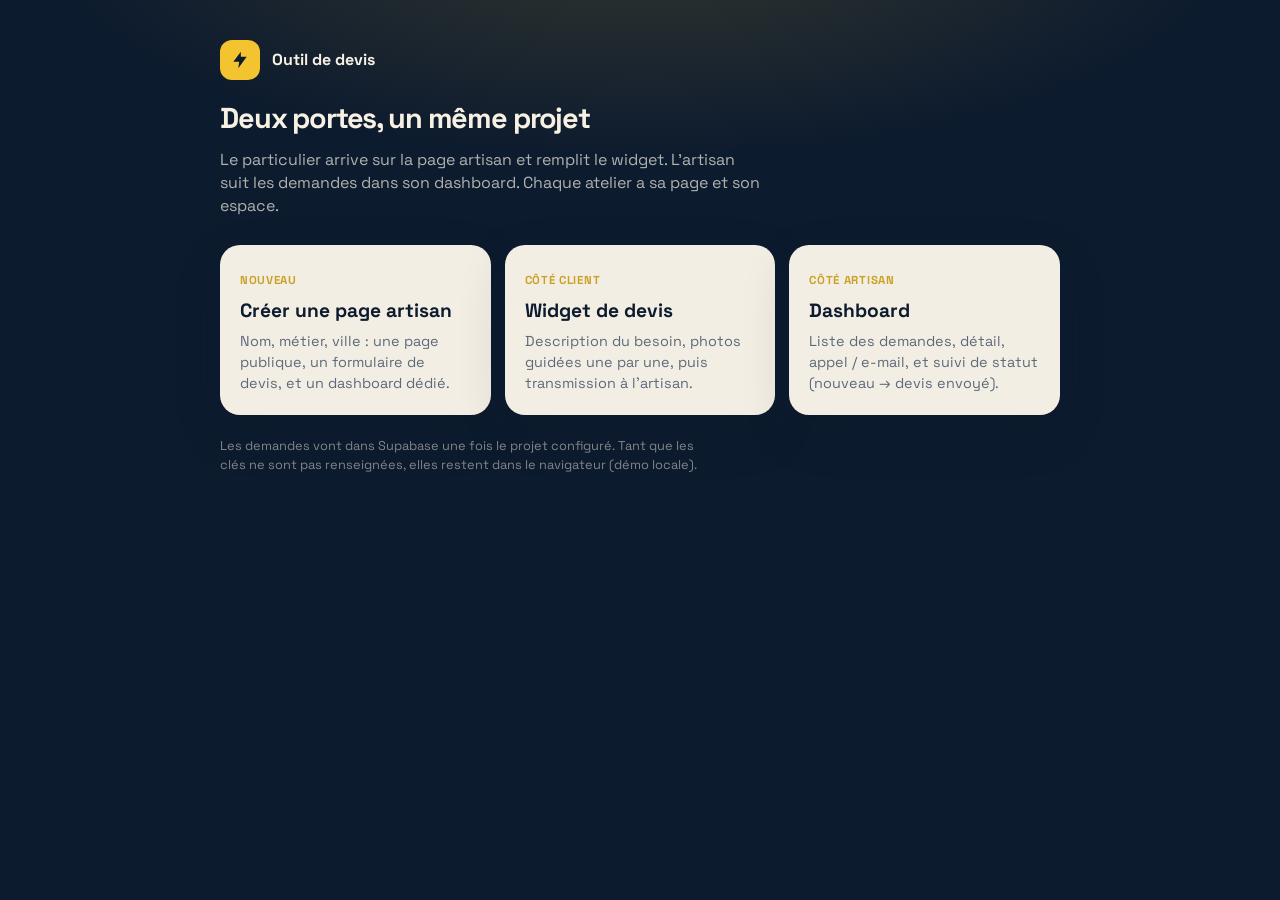
==== index.html @ 355963f9 "Premier commit : interface de devis Artisan-web. Co-authored-by: Cursor <cursoragent@cursor.com>" ====
<!DOCTYPE html>
<html lang="fr">
<head>
  <meta charset="UTF-8" />
  <meta name="viewport" content="width=device-width, initial-scale=1" />
  <title>Outil de devis — Widget &amp; dashboard</title>
  <link rel="preconnect" href="https://fonts.googleapis.com" />
  <link rel="preconnect" href="https://fonts.gstatic.com" crossorigin />
  <link href="https://fonts.googleapis.com/css2?family=Space+Grotesk:wght@400;500;600;700&display=swap" rel="stylesheet" />
  <link rel="stylesheet" href="shared/theme.css" />
  <style>
    body {
      background:
        radial-gradient(1000px 380px at 50% -8%, rgba(244, 196, 48, 0.16), transparent 60%),
        var(--navy);
      color: #F7F1E4;
    }
    .wrap {
      max-width: 880px;
      margin: 0 auto;
      padding: 40px 20px 56px;
    }
    .mark {
      display: flex;
      align-items: center;
      gap: 12px;
      margin-bottom: 18px;
    }
    .bolt {
      width: 40px;
      height: 40px;
      border-radius: 12px;
      background: var(--gold);
      color: var(--navy);
      display: grid;
      place-items: center;
    }
    h1 { font-size: 1.8rem; letter-spacing: -0.04em; margin-bottom: 8px; }
    .intro { color: rgba(247, 241, 228, 0.7); max-width: 54ch; margin-bottom: 28px; }
    .grid {
      display: grid;
      grid-template-columns: 1fr 1fr 1fr;
      gap: 14px;
    }
    a.card {
      display: block;
      background: var(--paper);
      color: var(--ink);
      text-decoration: none;
      border-radius: 20px;
      padding: 22px 20px;
      box-shadow: var(--shadow);
      transition: transform .2s var(--ease);
    }
    a.card:hover { transform: translateY(-2px); }
    a.card span {
      display: inline-block;
      font-size: 0.72rem;
      font-weight: 700;
      text-transform: uppercase;
      letter-spacing: 0.06em;
      color: var(--gold-deep);
      margin-bottom: 8px;
    }
    a.card h2 { font-size: 1.2rem; margin-bottom: 6px; }
    a.card p { color: var(--muted); font-size: 0.9rem; }
    .note {
      margin-top: 22px;
      font-size: 0.8rem;
      color: rgba(247, 241, 228, 0.5);
      max-width: 62ch;
    }
    @media (max-width: 900px) { .grid { grid-template-columns: 1fr; } }
  </style>
</head>
<body>
  <div class="wrap">
    <div class="mark">
      <div class="bolt" aria-hidden="true">
        <svg width="20" height="20" viewBox="0 0 24 24" fill="currentColor"><path d="M13 2 4 14h7l-1 8 10-14h-7l0-6z"/></svg>
      </div>
      <strong>Outil de devis</strong>
    </div>
    <h1>Deux portes, un même projet</h1>
    <p class="intro">Le particulier arrive sur la page artisan et remplit le widget. L’artisan suit les demandes dans son dashboard. Chaque atelier a sa page et son espace.</p>
    <div class="grid">
      <a class="card" href="creer/index.html">
        <span>Nouveau</span>
        <h2>Créer une page artisan</h2>
        <p>Nom, métier, ville : une page publique, un formulaire de devis, et un dashboard dédié.</p>
      </a>
      <a class="card" href="widget/index.html">
        <span>Côté client</span>
        <h2>Widget de devis</h2>
        <p>Description du besoin, photos guidées une par une, puis transmission à l’artisan.</p>
      </a>
      <a class="card" href="dashboard/index.html">
        <span>Côté artisan</span>
        <h2>Dashboard</h2>
        <p>Liste des demandes, détail, appel / e-mail, et suivi de statut (nouveau → devis envoyé).</p>
      </a>
    </div>
    <p class="note">Les demandes vont dans Supabase une fois le projet configuré. Tant que les clés ne sont pas renseignées, elles restent dans le navigateur (démo locale).</p>
  </div>
</body>
</html>
---- shared/theme.css ----
:root {
  --navy: #0D1B2E;
  --navy-soft: #1A3350;
  --gold: #F4C430;
  --gold-deep: #C9A227;
  --paper: #F3EEE4;
  --card: #FFFcf7;
  --ink: #0D1B2E;
  --muted: #5B6A7A;
  --line: #E2D9C8;
  --danger: #B42318;
  --danger-bg: #FDECEC;
  --ok: #1F6B4A;
  --ok-bg: #E8F3ED;
  --radius: 18px;
  --shadow: 0 18px 50px rgba(13, 27, 46, 0.14);
  --ease: cubic-bezier(0.22, 1, 0.36, 1);
  --font: "Space Grotesk", system-ui, sans-serif;
}

* { box-sizing: border-box; margin: 0; padding: 0; }

html, body { min-height: 100%; }

body {
  font-family: var(--font);
  color: var(--ink);
  -webkit-font-smoothing: antialiased;
  line-height: 1.45;
}

button, input, select, textarea { font-family: inherit; }
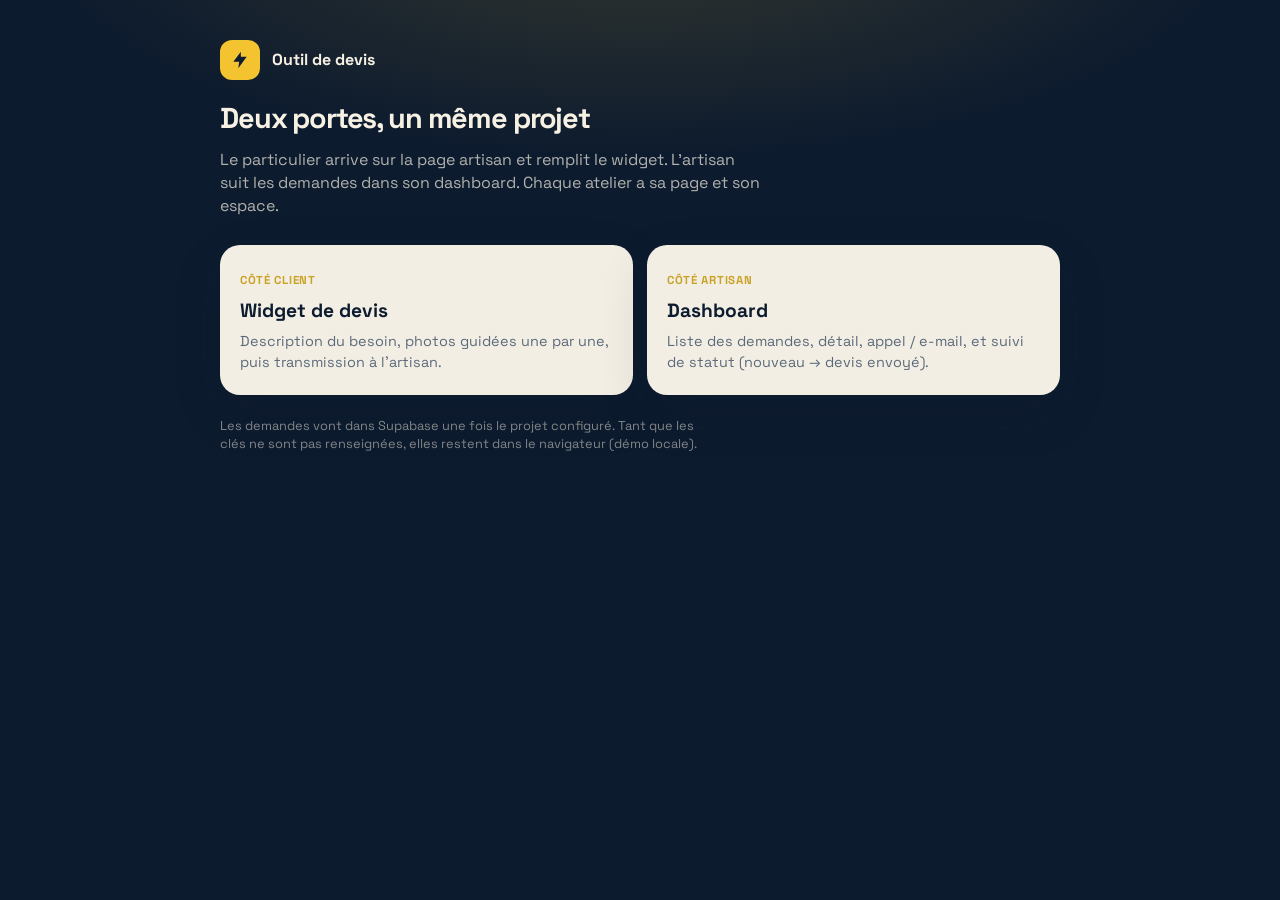
==== commit 26d33d92: "Ajoute l’inscription artisan, le calibrage des tarifs et l’import de devis. Co-authored-by: Cursor <" ====
--- a/index.html
+++ b/index.html
@@ -39,7 +39,7 @@
     .intro { color: rgba(247, 241, 228, 0.7); max-width: 54ch; margin-bottom: 28px; }
     .grid {
       display: grid;
-      grid-template-columns: 1fr 1fr 1fr;
+      grid-template-columns: 1fr 1fr;
       gap: 14px;
     }
     a.card {
@@ -84,11 +84,6 @@
     <h1>Deux portes, un même projet</h1>
     <p class="intro">Le particulier arrive sur la page artisan et remplit le widget. L’artisan suit les demandes dans son dashboard. Chaque atelier a sa page et son espace.</p>
     <div class="grid">
-      <a class="card" href="creer/index.html">
-        <span>Nouveau</span>
-        <h2>Créer une page artisan</h2>
-        <p>Nom, métier, ville : une page publique, un formulaire de devis, et un dashboard dédié.</p>
-      </a>
       <a class="card" href="widget/index.html">
         <span>Côté client</span>
         <h2>Widget de devis</h2>
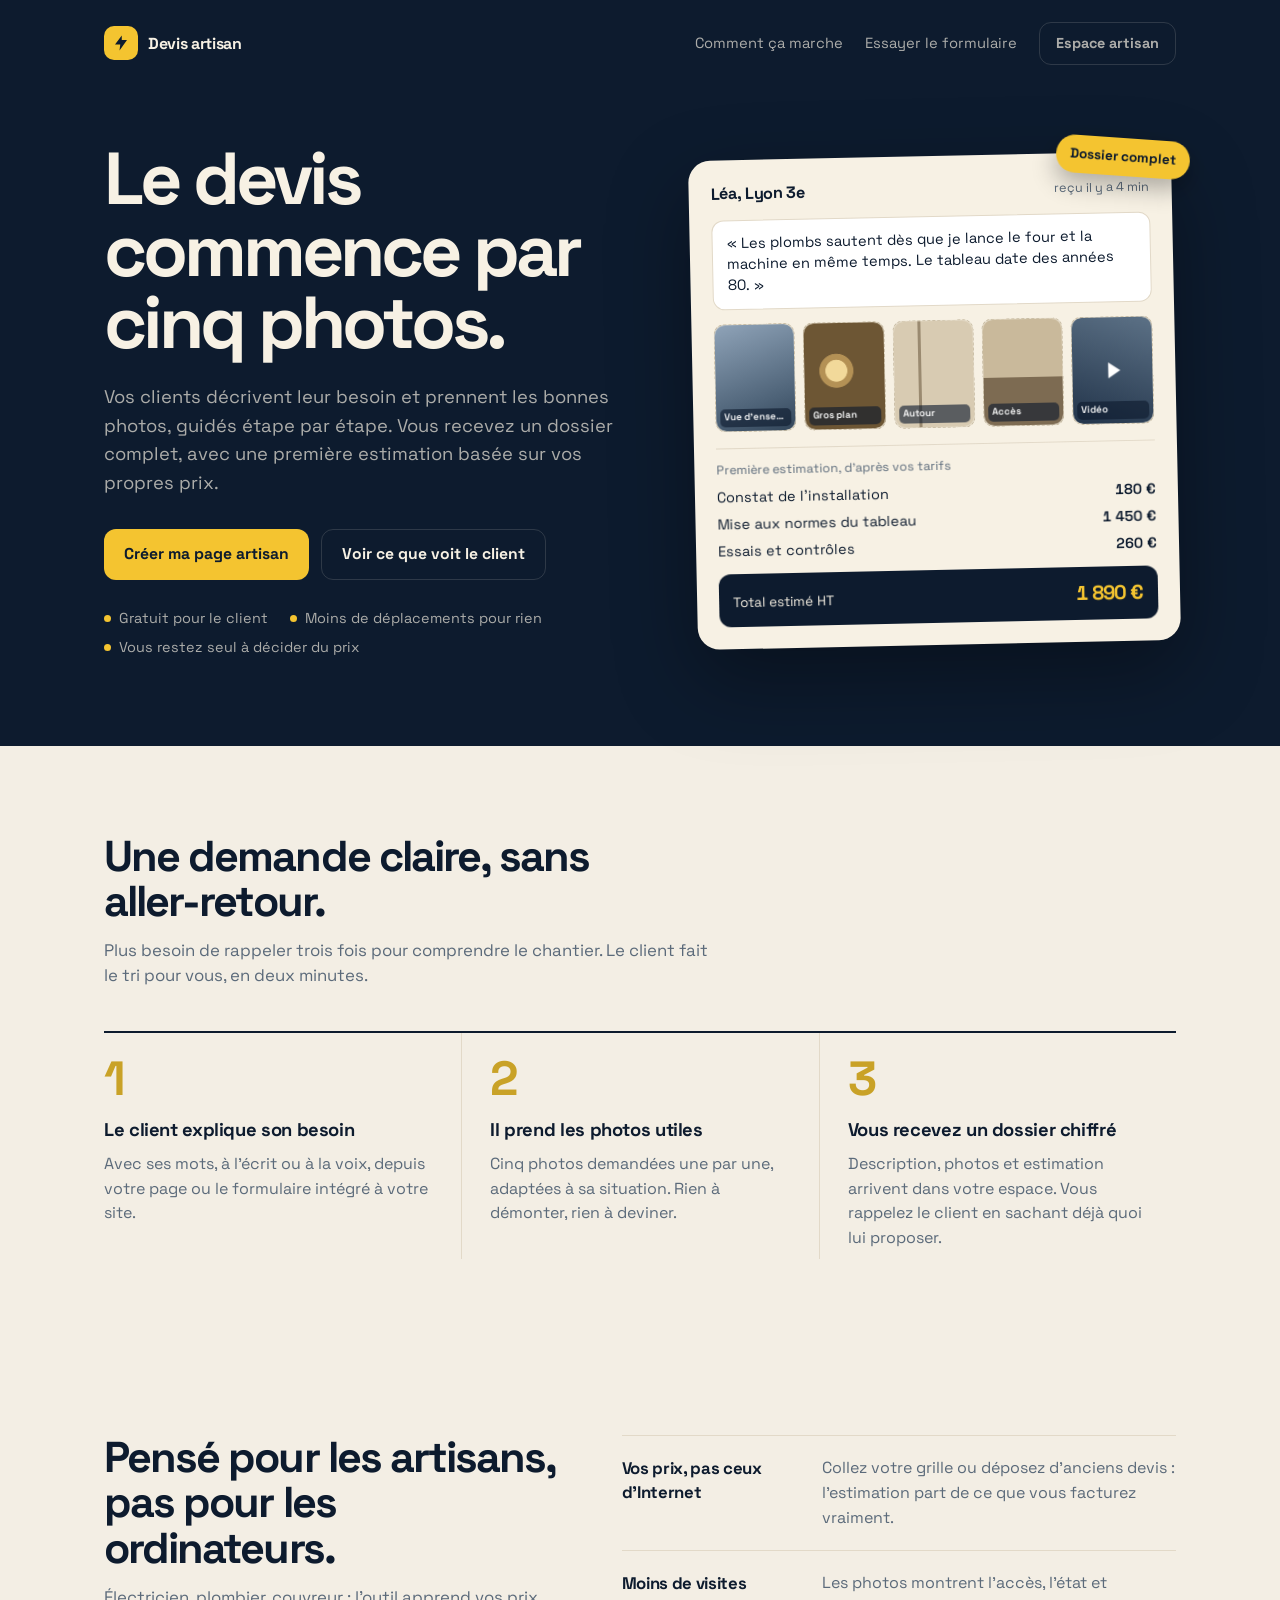
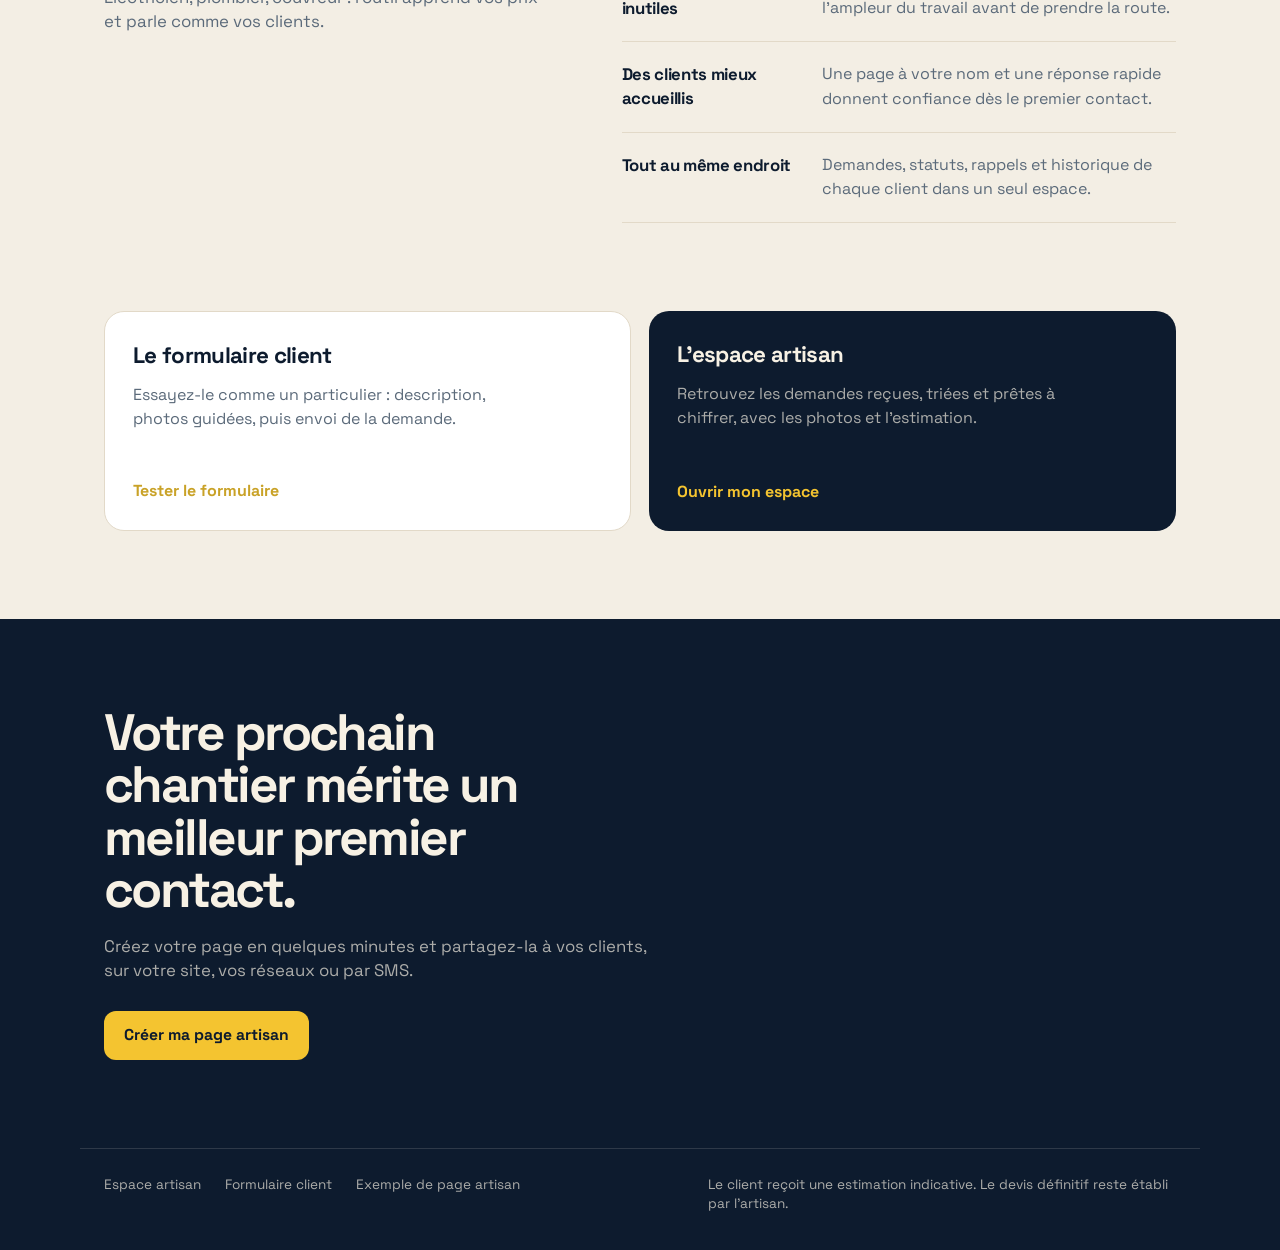
==== commit b1964585: "Esthétique : vraie page d'accueil produit et page artisan plus pro - Accueil : présentation claire p" ====
--- a/index.html
+++ b/index.html
@@ -3,99 +3,291 @@
 <head>
   <meta charset="UTF-8" />
   <meta name="viewport" content="width=device-width, initial-scale=1" />
-  <title>Outil de devis — Widget &amp; dashboard</title>
+  <title>Devis artisan — des demandes de devis complètes, photos comprises</title>
+  <meta name="description" content="Vos clients décrivent leur besoin et prennent cinq photos guidées. Vous recevez un dossier clair avec une première estimation, prêt à chiffrer." />
   <link rel="preconnect" href="https://fonts.googleapis.com" />
   <link rel="preconnect" href="https://fonts.gstatic.com" crossorigin />
   <link href="https://fonts.googleapis.com/css2?family=Space+Grotesk:wght@400;500;600;700&display=swap" rel="stylesheet" />
   <link rel="stylesheet" href="shared/theme.css" />
   <style>
-    body {
-      background:
-        radial-gradient(1000px 380px at 50% -8%, rgba(244, 196, 48, 0.16), transparent 60%),
-        var(--navy);
-      color: #F7F1E4;
-    }
-    .wrap {
-      max-width: 880px;
-      margin: 0 auto;
-      padding: 40px 20px 56px;
-    }
-    .mark {
-      display: flex;
-      align-items: center;
-      gap: 12px;
-      margin-bottom: 18px;
-    }
-    .bolt {
-      width: 40px;
-      height: 40px;
-      border-radius: 12px;
-      background: var(--gold);
-      color: var(--navy);
-      display: grid;
-      place-items: center;
-    }
-    h1 { font-size: 1.8rem; letter-spacing: -0.04em; margin-bottom: 8px; }
-    .intro { color: rgba(247, 241, 228, 0.7); max-width: 54ch; margin-bottom: 28px; }
-    .grid {
-      display: grid;
-      grid-template-columns: 1fr 1fr;
-      gap: 14px;
-    }
-    a.card {
-      display: block;
-      background: var(--paper);
-      color: var(--ink);
-      text-decoration: none;
-      border-radius: 20px;
-      padding: 22px 20px;
-      box-shadow: var(--shadow);
-      transition: transform .2s var(--ease);
-    }
-    a.card:hover { transform: translateY(-2px); }
-    a.card span {
-      display: inline-block;
-      font-size: 0.72rem;
+    :root {
+      --night: #0D1B2E;
+      --night-2: #14263D;
+      --ivory: #F7F1E4;
+      --ivory-dim: rgba(247, 241, 228, 0.68);
+      --rule: rgba(247, 241, 228, 0.14);
+    }
+    body { background: var(--night); color: var(--ivory); }
+    a { color: inherit; }
+    .wrap { max-width: 1120px; margin: 0 auto; padding-left: 24px; padding-right: 24px; }
+    [hidden] { display: none !important; }
+    :focus-visible { outline: 3px solid var(--gold); outline-offset: 3px; border-radius: 6px; }
+
+    /* En-tête */
+    .bar { display: flex; align-items: center; gap: 20px; padding-top: 22px; padding-bottom: 22px; }
+    .brand { display: flex; align-items: center; gap: 10px; font-weight: 700; text-decoration: none; letter-spacing: -0.02em; }
+    .bolt { width: 34px; height: 34px; border-radius: 10px; background: var(--gold); color: var(--night); display: grid; place-items: center; }
+    .bar nav { margin-left: auto; display: flex; align-items: center; gap: 22px; font-size: 0.92rem; }
+    .bar nav a { text-decoration: none; color: var(--ivory-dim); }
+    .bar nav a:hover { color: var(--ivory); }
+    .btn {
+      display: inline-flex; align-items: center; justify-content: center; gap: 8px;
+      border-radius: 12px; padding: 13px 20px; font-weight: 700; font-size: 0.98rem;
+      text-decoration: none; border: 0; cursor: pointer;
+    }
+    .btn-gold { background: var(--gold); color: var(--night); }
+    .btn-gold:hover { background: #FFD24A; }
+    .btn-line { border: 1.5px solid var(--rule); color: var(--ivory); }
+    .btn-line:hover { border-color: rgba(247, 241, 228, 0.4); }
+    .bar .btn { padding: 10px 16px; font-size: 0.9rem; }
+
+    /* Hero */
+    .hero { display: grid; grid-template-columns: 1.05fr 0.95fr; gap: 56px; align-items: center; padding-top: 56px; padding-bottom: 88px; }
+    .hero h1 {
+      font-size: clamp(2.6rem, 6vw, 4.6rem);
+      line-height: 0.98;
+      letter-spacing: -0.055em;
       font-weight: 700;
-      text-transform: uppercase;
-      letter-spacing: 0.06em;
-      color: var(--gold-deep);
-      margin-bottom: 8px;
-    }
-    a.card h2 { font-size: 1.2rem; margin-bottom: 6px; }
-    a.card p { color: var(--muted); font-size: 0.9rem; }
-    .note {
-      margin-top: 22px;
-      font-size: 0.8rem;
-      color: rgba(247, 241, 228, 0.5);
-      max-width: 62ch;
-    }
-    @media (max-width: 900px) { .grid { grid-template-columns: 1fr; } }
+      margin-bottom: 24px;
+      max-width: 11ch;
+    }
+    .hero .lead { font-size: 1.15rem; line-height: 1.55; color: var(--ivory-dim); max-width: 46ch; margin-bottom: 32px; }
+    .hero .ctas { display: flex; flex-wrap: wrap; gap: 12px; margin-bottom: 28px; }
+    .proof { display: flex; flex-wrap: wrap; gap: 8px 22px; font-size: 0.9rem; color: var(--ivory-dim); list-style: none; }
+    .proof li { display: flex; align-items: center; gap: 8px; }
+    .proof li::before { content: ""; width: 7px; height: 7px; border-radius: 50%; background: var(--gold); }
+
+    /* Maquette produit : 5 photos -> estimation */
+    .demo { position: relative; }
+    .sheet {
+      background: var(--ivory); color: var(--ink); border-radius: 22px; padding: 22px;
+      box-shadow: 0 30px 80px rgba(0, 0, 0, 0.35);
+      transform: rotate(-1.2deg);
+    }
+    .sheet-head { display: flex; justify-content: space-between; align-items: baseline; margin-bottom: 14px; }
+    .sheet-head strong { font-size: 1.02rem; letter-spacing: -0.02em; }
+    .sheet-head span { font-size: 0.8rem; color: var(--muted); }
+    .need { font-size: 0.92rem; line-height: 1.45; background: #fff; border: 1px solid var(--line); border-radius: 12px; padding: 12px 14px; margin-bottom: 14px; }
+    .shots { display: grid; grid-template-columns: repeat(5, 1fr); gap: 8px; margin-bottom: 16px; }
+    .shot { aspect-ratio: 3 / 4; border-radius: 10px; position: relative; overflow: hidden; background: #E9E1D0; border: 1px dashed #CBBFA6; }
+    .shot i { position: absolute; inset: 0; border-radius: inherit; opacity: 0; }
+    .shot b { position: absolute; left: 4px; right: 4px; bottom: 4px; font-size: 0.6rem; font-weight: 600; color: #fff; opacity: 0; background: rgba(13, 27, 46, 0.62); border-radius: 5px; padding: 2px 4px; white-space: nowrap; overflow: hidden; text-overflow: ellipsis; }
+    .shot:nth-child(1) i { background: linear-gradient(160deg, #8FA3B8, #4E6378 70%, #33465A); }
+    .shot:nth-child(2) i { background: radial-gradient(circle at 40% 45%, #F2D99A 0 14%, #B49155 15% 22%, #6D5634 23% 100%); }
+    .shot:nth-child(3) i { background: linear-gradient(90deg, #D8CBB2 0 30%, #9A8A70 30% 34%, #D8CBB2 34% 100%); }
+    .shot:nth-child(4) i { background: linear-gradient(180deg, #C9B99B 0 55%, #7D6B52 55% 100%); }
+    .shot:nth-child(5) i { background: linear-gradient(200deg, #5C7186, #22344A); }
+    .shot:nth-child(5)::after { content: ""; position: absolute; top: 50%; left: 50%; width: 0; height: 0; transform: translate(-35%, -50%); border-left: 12px solid #fff; border-top: 8px solid transparent; border-bottom: 8px solid transparent; opacity: 0; }
+    .estimate { border-top: 1px solid var(--line); padding-top: 12px; }
+    .estimate p { font-size: 0.78rem; color: var(--muted); margin-bottom: 8px; }
+    .estimate ul { list-style: none; display: grid; gap: 6px; margin-bottom: 12px; }
+    .estimate li { display: flex; justify-content: space-between; font-size: 0.9rem; gap: 12px; }
+    .estimate li span:last-child { font-variant-numeric: tabular-nums; font-weight: 600; }
+    .total { display: flex; justify-content: space-between; align-items: baseline; background: var(--night); color: var(--ivory); border-radius: 12px; padding: 12px 14px; }
+    .total strong { font-size: 1.25rem; letter-spacing: -0.03em; color: var(--gold); font-variant-numeric: tabular-nums; }
+    .total span { font-size: 0.85rem; }
+    .stamp {
+      position: absolute; right: -14px; top: -18px; background: var(--gold); color: var(--night);
+      border-radius: 999px; padding: 9px 14px; font-weight: 700; font-size: 0.85rem;
+      box-shadow: 0 10px 24px rgba(0, 0, 0, 0.3); transform: rotate(4deg);
+    }
+
+    /* Une seule animation : les photos arrivent, puis l'estimation */
+    @media (prefers-reduced-motion: no-preference) {
+      .shot i, .shot b, .shot:nth-child(5)::after { animation: show 0.45s var(--ease) forwards; }
+      .shot:nth-child(1) i, .shot:nth-child(1) b { animation-delay: 0.3s; }
+      .shot:nth-child(2) i, .shot:nth-child(2) b { animation-delay: 0.55s; }
+      .shot:nth-child(3) i, .shot:nth-child(3) b { animation-delay: 0.8s; }
+      .shot:nth-child(4) i, .shot:nth-child(4) b { animation-delay: 1.05s; }
+      .shot:nth-child(5) i, .shot:nth-child(5) b, .shot:nth-child(5)::after { animation-delay: 1.3s; }
+      .estimate { opacity: 0; transform: translateY(8px); animation: rise 0.6s var(--ease) 1.75s forwards; }
+      .stamp { opacity: 0; animation: pop 0.4s var(--ease) 2.3s forwards; }
+      @keyframes show { to { opacity: 1; } }
+      @keyframes rise { to { opacity: 1; transform: none; } }
+      @keyframes pop { from { opacity: 0; transform: rotate(4deg) scale(0.8); } to { opacity: 1; transform: rotate(4deg) scale(1); } }
+    }
+    @media (prefers-reduced-motion: reduce) {
+      .shot i, .shot b, .shot:nth-child(5)::after { opacity: 1; }
+    }
+
+    /* Sections claires */
+    .light { background: var(--paper); color: var(--ink); }
+    .section { padding-top: 88px; padding-bottom: 88px; }
+    @media (max-width: 920px) { .section, .closing { padding-top: 64px; padding-bottom: 64px; } }
+    .section h2 { font-size: clamp(1.9rem, 3.6vw, 2.7rem); letter-spacing: -0.045em; line-height: 1.05; max-width: 20ch; margin-bottom: 14px; }
+    .section .intro { color: var(--muted); font-size: 1.05rem; max-width: 56ch; margin-bottom: 44px; }
+
+    .steps { list-style: none; display: grid; grid-template-columns: repeat(3, 1fr); gap: 0; counter-reset: s; border-top: 2px solid var(--ink); }
+    .steps li { padding: 22px 28px 8px 0; counter-increment: s; }
+    .steps li + li { padding-left: 28px; border-left: 1px solid var(--line); }
+    .steps li::before { content: counter(s); display: block; font-size: 3rem; font-weight: 700; letter-spacing: -0.06em; color: var(--gold-deep); line-height: 1; margin-bottom: 14px; }
+    .steps h3 { font-size: 1.15rem; letter-spacing: -0.02em; margin-bottom: 8px; }
+    .steps p { color: var(--muted); line-height: 1.55; }
+
+    .split { display: grid; grid-template-columns: 0.9fr 1.1fr; gap: 64px; align-items: start; }
+    .gains { list-style: none; }
+    .gains li { display: grid; grid-template-columns: 1fr 2fr; gap: 24px; padding: 20px 0; border-bottom: 1px solid var(--line); }
+    .gains li:first-child { border-top: 1px solid var(--line); }
+    .gains strong { font-size: 1.05rem; letter-spacing: -0.02em; }
+    .gains span { color: var(--muted); line-height: 1.55; }
+
+    .doors { display: grid; grid-template-columns: 1fr 1fr; gap: 18px; }
+    .door { display: flex; flex-direction: column; gap: 10px; text-decoration: none; border-radius: 20px; padding: 28px; min-height: 220px; }
+    .door h3 { font-size: 1.4rem; letter-spacing: -0.03em; }
+    .door p { line-height: 1.55; max-width: 40ch; }
+    .door .go { margin-top: auto; font-weight: 700; }
+    .door-client { background: #fff; border: 1px solid var(--line); color: var(--ink); }
+    .door-client p { color: var(--muted); }
+    .door-client .go { color: var(--gold-deep); }
+    .door-pro { background: var(--night); color: var(--ivory); }
+    .door-pro p { color: var(--ivory-dim); }
+    .door-pro .go { color: var(--gold); }
+    .door:hover h3 { text-decoration: underline; text-underline-offset: 4px; text-decoration-thickness: 2px; }
+
+    .closing { text-align: left; padding-top: 88px; padding-bottom: 88px; }
+    .closing h2 { font-size: clamp(2rem, 4.4vw, 3.2rem); letter-spacing: -0.05em; line-height: 1.02; max-width: 16ch; margin-bottom: 18px; }
+    .closing p { color: var(--ivory-dim); max-width: 50ch; margin-bottom: 28px; font-size: 1.05rem; }
+    .foot { border-top: 1px solid var(--rule); padding-top: 26px; padding-bottom: 36px; display: flex; flex-wrap: wrap; gap: 12px 24px; font-size: 0.85rem; color: var(--ivory-dim); }
+    .foot a { text-decoration: none; }
+    .foot a:hover { color: var(--ivory); }
+    .foot .note { margin-left: auto; max-width: 52ch; }
+
+    @media (max-width: 920px) {
+      .hero, .split { grid-template-columns: 1fr; gap: 40px; }
+      .hero { padding-top: 24px; padding-bottom: 64px; }
+      .steps { grid-template-columns: 1fr; }
+      .steps li, .steps li + li { padding: 20px 0; border-left: 0; border-bottom: 1px solid var(--line); }
+      .doors { grid-template-columns: 1fr; }
+      .gains li { grid-template-columns: 1fr; gap: 6px; }
+      .bar nav a:not(.btn) { display: none; }
+      .stamp { right: 6px; }
+      .foot .note { margin-left: 0; }
+    }
+    @media (max-width: 420px) {
+      .wrap { padding-left: 16px; padding-right: 16px; }
+      .shots { gap: 5px; }
+      .sheet { padding: 16px; transform: none; }
+    }
   </style>
 </head>
 <body>
-  <div class="wrap">
-    <div class="mark">
-      <div class="bolt" aria-hidden="true">
-        <svg width="20" height="20" viewBox="0 0 24 24" fill="currentColor"><path d="M13 2 4 14h7l-1 8 10-14h-7l0-6z"/></svg>
+  <header class="wrap bar">
+    <a class="brand" href="index.html">
+      <span class="bolt" aria-hidden="true"><svg width="18" height="18" viewBox="0 0 24 24" fill="currentColor"><path d="M13 2 4 14h7l-1 8 10-14h-7l0-6z"/></svg></span>
+      Devis artisan
+    </a>
+    <nav aria-label="Navigation principale">
+      <a href="#fonctionnement">Comment ça marche</a>
+      <a href="widget/index.html">Essayer le formulaire</a>
+      <a class="btn btn-line" href="dashboard/index.html">Espace artisan</a>
+    </nav>
+  </header>
+
+  <main>
+    <section class="wrap hero">
+      <div>
+        <h1>Le devis commence par cinq photos.</h1>
+        <p class="lead">Vos clients décrivent leur besoin et prennent les bonnes photos, guidés étape par étape. Vous recevez un dossier complet, avec une première estimation basée sur vos propres prix.</p>
+        <div class="ctas">
+          <a class="btn btn-gold" href="inscription/index.html">Créer ma page artisan</a>
+          <a class="btn btn-line" href="widget/index.html">Voir ce que voit le client</a>
+        </div>
+        <ul class="proof">
+          <li>Gratuit pour le client</li>
+          <li>Moins de déplacements pour rien</li>
+          <li>Vous restez seul à décider du prix</li>
+        </ul>
       </div>
-      <strong>Outil de devis</strong>
+
+      <div class="demo" aria-label="Exemple de demande reçue par l’artisan">
+        <article class="sheet">
+          <div class="sheet-head">
+            <strong>Léa, Lyon 3e</strong>
+            <span>reçu il y a 4 min</span>
+          </div>
+          <p class="need">« Les plombs sautent dès que je lance le four et la machine en même temps. Le tableau date des années 80. »</p>
+          <div class="shots" aria-hidden="true">
+            <div class="shot"><i></i><b>Vue d’ensemble</b></div>
+            <div class="shot"><i></i><b>Gros plan</b></div>
+            <div class="shot"><i></i><b>Autour</b></div>
+            <div class="shot"><i></i><b>Accès</b></div>
+            <div class="shot"><i></i><b>Vidéo</b></div>
+          </div>
+          <div class="estimate">
+            <p>Première estimation, d’après vos tarifs</p>
+            <ul>
+              <li><span>Constat de l’installation</span><span>180 €</span></li>
+              <li><span>Mise aux normes du tableau</span><span>1 450 €</span></li>
+              <li><span>Essais et contrôles</span><span>260 €</span></li>
+            </ul>
+            <div class="total"><span>Total estimé HT</span><strong>1 890 €</strong></div>
+          </div>
+        </article>
+        <span class="stamp">Dossier complet</span>
+      </div>
+    </section>
+
+    <div class="light">
+      <section class="wrap section" id="fonctionnement">
+        <h2>Une demande claire, sans aller-retour.</h2>
+        <p class="intro">Plus besoin de rappeler trois fois pour comprendre le chantier. Le client fait le tri pour vous, en deux minutes.</p>
+        <ol class="steps">
+          <li>
+            <h3>Le client explique son besoin</h3>
+            <p>Avec ses mots, à l’écrit ou à la voix, depuis votre page ou le formulaire intégré à votre site.</p>
+          </li>
+          <li>
+            <h3>Il prend les photos utiles</h3>
+            <p>Cinq photos demandées une par une, adaptées à sa situation. Rien à démonter, rien à deviner.</p>
+          </li>
+          <li>
+            <h3>Vous recevez un dossier chiffré</h3>
+            <p>Description, photos et estimation arrivent dans votre espace. Vous rappelez le client en sachant déjà quoi lui proposer.</p>
+          </li>
+        </ol>
+      </section>
+
+      <section class="wrap section split">
+        <div>
+          <h2>Pensé pour les artisans, pas pour les ordinateurs.</h2>
+          <p class="intro">Électricien, plombier, couvreur : l’outil apprend vos prix et parle comme vos clients.</p>
+        </div>
+        <ul class="gains">
+          <li><strong>Vos prix, pas ceux d’Internet</strong><span>Collez votre grille ou déposez d’anciens devis : l’estimation part de ce que vous facturez vraiment.</span></li>
+          <li><strong>Moins de visites inutiles</strong><span>Les photos montrent l’accès, l’état et l’ampleur du travail avant de prendre la route.</span></li>
+          <li><strong>Des clients mieux accueillis</strong><span>Une page à votre nom et une réponse rapide donnent confiance dès le premier contact.</span></li>
+          <li><strong>Tout au même endroit</strong><span>Demandes, statuts, rappels et historique de chaque client dans un seul espace.</span></li>
+        </ul>
+      </section>
+
+      <section class="wrap section" style="padding-top: 0;">
+        <div class="doors">
+          <a class="door door-client" href="widget/index.html">
+            <h3>Le formulaire client</h3>
+            <p>Essayez-le comme un particulier : description, photos guidées, puis envoi de la demande.</p>
+            <span class="go">Tester le formulaire</span>
+          </a>
+          <a class="door door-pro" href="dashboard/index.html">
+            <h3>L’espace artisan</h3>
+            <p>Retrouvez les demandes reçues, triées et prêtes à chiffrer, avec les photos et l’estimation.</p>
+            <span class="go">Ouvrir mon espace</span>
+          </a>
+        </div>
+      </section>
     </div>
-    <h1>Deux portes, un même projet</h1>
-    <p class="intro">Le particulier arrive sur la page artisan et remplit le widget. L’artisan suit les demandes dans son dashboard. Chaque atelier a sa page et son espace.</p>
-    <div class="grid">
-      <a class="card" href="widget/index.html">
-        <span>Côté client</span>
-        <h2>Widget de devis</h2>
-        <p>Description du besoin, photos guidées une par une, puis transmission à l’artisan.</p>
-      </a>
-      <a class="card" href="dashboard/index.html">
-        <span>Côté artisan</span>
-        <h2>Dashboard</h2>
-        <p>Liste des demandes, détail, appel / e-mail, et suivi de statut (nouveau → devis envoyé).</p>
-      </a>
-    </div>
-    <p class="note">Les demandes vont dans Supabase une fois le projet configuré. Tant que les clés ne sont pas renseignées, elles restent dans le navigateur (démo locale).</p>
-  </div>
+
+    <section class="wrap closing">
+      <h2>Votre prochain chantier mérite un meilleur premier contact.</h2>
+      <p>Créez votre page en quelques minutes et partagez-la à vos clients, sur votre site, vos réseaux ou par SMS.</p>
+      <a class="btn btn-gold" href="inscription/index.html">Créer ma page artisan</a>
+    </section>
+  </main>
+
+  <footer class="wrap foot">
+    <a href="dashboard/index.html">Espace artisan</a>
+    <a href="widget/index.html">Formulaire client</a>
+    <a href="page/index.html">Exemple de page artisan</a>
+    <p class="note">Le client reçoit une estimation indicative. Le devis définitif reste établi par l’artisan.</p>
+  </footer>
 </body>
 </html>
